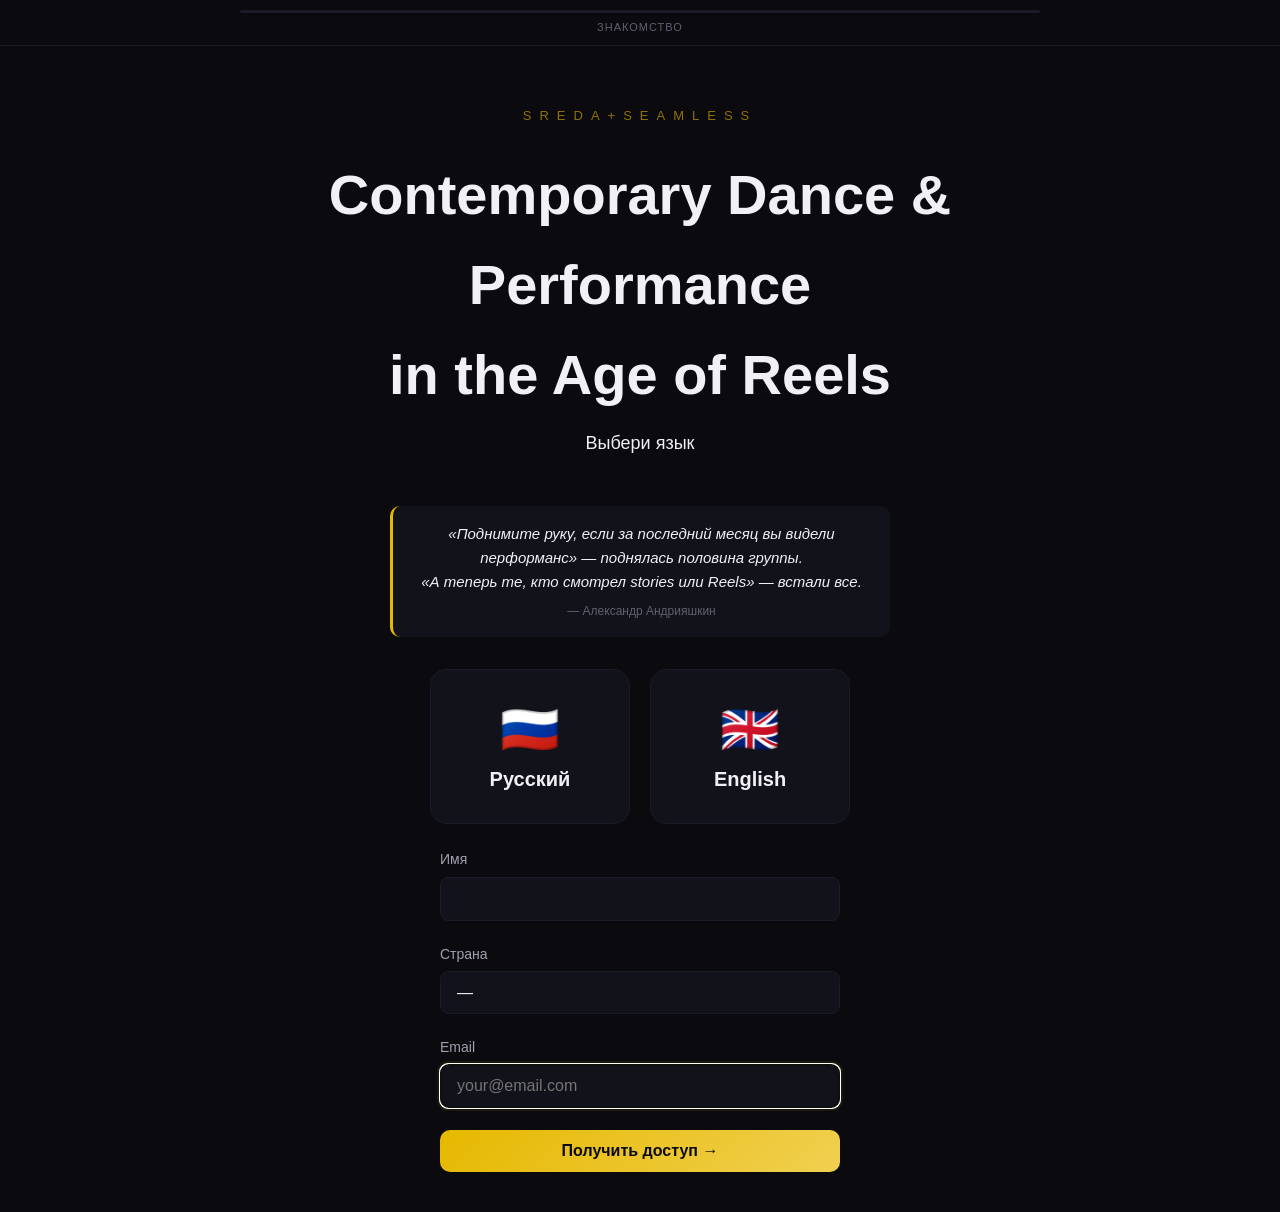
==== versions/v1-multistep/index.html @ eaaa948c "restored correct v1 from backup+full rewrite: Contemporary Dance & Performance in the Age of Reels" ====
<!DOCTYPE html>
<html lang="en">
<head>
<meta charset="UTF-8">
<meta name="viewport" content="width=device-width, initial-scale=1.0">
<title>Contemporary Dance & Performance in the Age of Reels — sreda+seamless</title>
<meta name="description" content="How do ideas become movement, images and expression? A webinar on contemporary dance, artistic research and performance with Alexander Andriyashkin and Vladimir Varnava. July 7 & 15, 2026.">
<meta property="og:title" content="Contemporary Dance & Performance in the Age of Reels">
<meta property="og:description" content="How do ideas become movement, images and expression? Webinar with Andriyashkin and Varnava. Online July 7 & 15.">
<meta property="og:type" content="website">
<link rel="stylesheet" href="assets/css/style.css">
</head>
<body>

<!-- ===== PROGRESS BAR ===== -->
<div class="progress-wrap" id="progress-wrap">
  <div class="progress-bar"><div class="progress-fill" id="progress-fill"></div></div>
  <div class="progress-label" id="progress-label">WELCOME</div>
</div>

<!-- ===== STEP 1: LANGUAGE + NAME + COUNTRY + EMAIL ===== -->
<section id="step-lang" class="step active">
  <div class="container center">
    <div class="logo">sreda+seamless</div>
    <h1 class="glitch" data-text="Contemporary Dance & Performance
in the Age of Reels">Contemporary Dance &amp; Performance<br>in the Age of Reels</h1>
    <p class="subtitle" id="lang-subtitle">How do ideas become movement, images and expression?</p>
    
    <!-- Quote -->
    <div class="quote-block" style="max-width:500px;margin:0 auto 32px;text-align:center;padding:16px 20px;border-left:3px solid var(--accent);background:var(--bg2);border-radius:var(--radius-sm)">
      <p id="lang-quote" style="font-size:15px;font-style:italic;color:var(--text);line-height:1.6">«Поднимите руку, если за последний месяц вы видели перформанс» — поднялась половина группы.<br>«А теперь те, кто смотрел stories или Reels» — встали все.</p>
      <p id="lang-quote-author" style="font-size:12px;color:var(--text3);margin-top:8px">— Александр Андрияшкин</p>
    </div>

    <div class="lang-buttons">
      <button class="lang-btn" data-lang="ru" onclick="setLang('ru')">
        <span class="lang-icon">🇷🇺</span>
        <span class="lang-name">Русский</span>
      </button>
      <button class="lang-btn" data-lang="en" onclick="setLang('en')">
        <span class="lang-icon">🇬🇧</span>
        <span class="lang-name">English</span>
      </button>
    </div>
    <div class="lang-form-block" style="margin-top:24px;max-width:400px;width:100%">
      <div class="form-group">
        <label id="lang-name-label" style="color:var(--text2);font-size:14px;margin-bottom:6px;display:block">Name</label>
        <input type="text" id="lang-name" placeholder="" required style="padding:12px 16px;border:1px solid var(--bg3);border-radius:8px;background:var(--bg2);color:var(--text1);font-size:16px;width:100%">
      </div>
      <div class="form-group">
        <label id="lang-country-label" style="color:var(--text2);font-size:14px;margin-bottom:6px;display:block">Country</label>
        <select id="lang-country" style="padding:12px 40px 12px 16px;border:1px solid var(--bg3);border-radius:8px;background:var(--bg2);color:var(--text1);font-size:16px;width:100%;-webkit-appearance:none;appearance:none">
          <option value="">—</option>
          <option value="AF">Afghanistan</option><option value="AL">Albania</option><option value="DZ">Algeria</option><option value="AD">Andorra</option><option value="AO">Angola</option><option value="AG">Antigua & Barbuda</option><option value="AR">Argentina</option><option value="AM">Armenia</option><option value="AU">Australia</option><option value="AT">Austria</option><option value="AZ">Azerbaijan</option>
          <option value="BS">Bahamas</option><option value="BH">Bahrain</option><option value="BD">Bangladesh</option><option value="BB">Barbados</option><option value="BY">Belarus</option><option value="BE">Belgium</option><option value="BZ">Belize</option><option value="BJ">Benin</option><option value="BT">Bhutan</option><option value="BO">Bolivia</option><option value="BA">Bosnia & Herzegovina</option><option value="BW">Botswana</option><option value="BR">Brazil</option><option value="BN">Brunei</option><option value="BG">Bulgaria</option><option value="BF">Burkina Faso</option><option value="BI">Burundi</option>
          <option value="KH">Cambodia</option><option value="CM">Cameroon</option><option value="CA">Canada</option><option value="CV">Cape Verde</option><option value="CF">Central African Republic</option><option value="TD">Chad</option><option value="CL">Chile</option><option value="CN">China</option><option value="CO">Colombia</option><option value="KM">Comoros</option><option value="CG">Congo</option><option value="CD">Congo (DRC)</option><option value="CR">Costa Rica</option><option value="HR">Croatia</option><option value="CU">Cuba</option><option value="CY">Cyprus</option><option value="CZ">Czech Republic</option>
          <option value="DK">Denmark</option><option value="DJ">Djibouti</option><option value="DM">Dominica</option><option value="DO">Dominican Republic</option>
          <option value="EC">Ecuador</option><option value="EG">Egypt</option><option value="SV">El Salvador</option><option value="GQ">Equatorial Guinea</option><option value="ER">Eritrea</option><option value="EE">Estonia</option><option value="SZ">Eswatini</option><option value="ET">Ethiopia</option>
          <option value="FJ">Fiji</option><option value="FI">Finland</option><option value="FR">France</option>
          <option value="GA">Gabon</option><option value="GM">Gambia</option><option value="GE">Georgia</option><option value="DE">Germany</option><option value="GH">Ghana</option><option value="GR">Greece</option><option value="GD">Grenada</option><option value="GT">Guatemala</option><option value="GN">Guinea</option><option value="GW">Guinea-Bissau</option><option value="GY">Guyana</option>
          <option value="HT">Haiti</option><option value="HN">Honduras</option><option value="HU">Hungary</option>
          <option value="IS">Iceland</option><option value="IN">India</option><option value="ID">Indonesia</option><option value="IR">Iran</option><option value="IQ">Iraq</option><option value="IE">Ireland</option><option value="IL">Israel</option><option value="IT">Italy</option>
          <option value="JM">Jamaica</option><option value="JP">Japan</option><option value="JO">Jordan</option>
          <option value="KZ">Kazakhstan</option><option value="KE">Kenya</option><option value="KI">Kiribati</option><option value="KW">Kuwait</option><option value="KG">Kyrgyzstan</option>
          <option value="LA">Laos</option><option value="LV">Latvia</option><option value="LB">Lebanon</option><option value="LS">Lesotho</option><option value="LR">Liberia</option><option value="LY">Libya</option><option value="LI">Liechtenstein</option><option value="LT">Lithuania</option><option value="LU">Luxembourg</option>
          <option value="MG">Madagascar</option><option value="MW">Malawi</option><option value="MY">Malaysia</option><option value="MV">Maldives</option><option value="ML">Mali</option><option value="MT">Malta</option><option value="MH">Marshall Islands</option><option value="MR">Mauritania</option><option value="MU">Mauritius</option><option value="MX">Mexico</option><option value="FM">Micronesia</option><option value="MD">Moldova</option><option value="MC">Monaco</option><option value="MN">Mongolia</option><option value="ME">Montenegro</option><option value="MA">Morocco</option><option value="MZ">Mozambique</option><option value="MM">Myanmar</option>
          <option value="NA">Namibia</option><option value="NR">Nauru</option><option value="NP">Nepal</option><option value="NL">Netherlands</option><option value="NZ">New Zealand</option><option value="NI">Nicaragua</option><option value="NE">Niger</option><option value="NG">Nigeria</option><option value="KP">North Korea</option><option value="MK">North Macedonia</option><option value="NO">Norway</option>
          <option value="OM">Oman</option>
          <option value="PK">Pakistan</option><option value="PW">Palau</option><option value="PS">Palestine</option><option value="PA">Panama</option><option value="PG">Papua New Guinea</option><option value="PY">Paraguay</option><option value="PE">Peru</option><option value="PH">Philippines</option><option value="PL">Poland</option><option value="PT">Portugal</option>
          <option value="QA">Qatar</option>
          <option value="RO">Romania</option><option value="RU">Russia</option><option value="RW">Rwanda</option>
          <option value="KN">Saint Kitts & Nevis</option><option value="LC">Saint Lucia</option><option value="VC">Saint Vincent & Grenadines</option><option value="WS">Samoa</option><option value="SM">San Marino</option><option value="ST">Sao Tome & Principe</option><option value="SA">Saudi Arabia</option><option value="SN">Senegal</option><option value="RS">Serbia</option><option value="SC">Seychelles</option><option value="SL">Sierra Leone</option><option value="SG">Singapore</option><option value="SK">Slovakia</option><option value="SI">Slovenia</option><option value="SB">Solomon Islands</option><option value="SO">Somalia</option><option value="ZA">South Africa</option><option value="KR">South Korea</option><option value="SS">South Sudan</option><option value="ES">Spain</option><option value="LK">Sri Lanka</option><option value="SD">Sudan</option><option value="SR">Suriname</option><option value="SE">Sweden</option><option value="CH">Switzerland</option><option value="SY">Syria</option>
          <option value="TW">Taiwan</option><option value="TJ">Tajikistan</option><option value="TZ">Tanzania</option><option value="TH">Thailand</option><option value="TL">Timor-Leste</option><option value="TG">Togo</option><option value="TO">Tonga</option><option value="TT">Trinidad & Tobago</option><option value="TN">Tunisia</option><option value="TR">Turkey</option><option value="TM">Turkmenistan</option><option value="TV">Tuvalu</option>
          <option value="UG">Uganda</option><option value="UA">Ukraine</option><option value="AE">United Arab Emirates</option><option value="GB">United Kingdom</option><option value="US">United States</option><option value="UY">Uruguay</option><option value="UZ">Uzbekistan</option>
          <option value="VU">Vanuatu</option><option value="VA">Vatican City</option><option value="VE">Venezuela</option><option value="VN">Vietnam</option>
          <option value="YE">Yemen</option>
          <option value="ZM">Zambia</option><option value="ZW">Zimbabwe</option>
        </select>
      </div>
      <div class="form-group">
        <label id="lang-email-label" style="color:var(--text2);font-size:14px;margin-bottom:6px;display:block">Email</label>
        <input type="email" id="lang-email" placeholder="your@email.com" required style="padding:12px 16px;border:1px solid var(--bg3);border-radius:8px;background:var(--bg2);color:var(--text1);font-size:16px;width:100%">
      </div>
      <button class="btn-primary" onclick="submitForm()" id="btn-email-submit" type="button" style="padding:12px 24px;width:100%;margin-top:8px">Get access →</button>
    </div>
  </div>
</section>

<!-- ===== STEP 2: TEACHERS ===== -->
<section id="step-teachers" class="step">
  <div class="container">
    <div class="step-header">
      <span class="step-num" id="teachers-step">ШАГ 1</span>
      <button class="back-btn" onclick="goBack()">← <span class="back-text" id="back-lang">Language</span></button>
    </div>
    <div class="welcome-block">
      <h2 id="welcome-title">Meet your teachers</h2>
      <p id="welcome-desc">Contemporary Dance & Performance in the Age of Reels<br><span style="font-size:13px;color:var(--text3)">with Alexander Andriyashkin and Vladimir Varnava</span></p>
    </div>
    <div class="teachers-grid">
      <div class="teacher-card">
        <div class="teacher-media-grid">
          <img class="teacher-clip span-2" src="assets/images/andriyashkin_photo_01.jpg" alt="Andriyashkin" loading="lazy">
          <video class="teacher-clip" src="assets/images/andriyashkin_01.mp4" muted loop playsinline preload="metadata" onclick="this.paused?this.play():this.pause()"></video>
          <video class="teacher-clip" src="assets/images/andriyashkin_02.mp4" muted loop playsinline preload="metadata" onclick="this.paused?this.play():this.pause()"></video>
        </div>
        <div class="teacher-name" id="teacher-1-name">Александр Андрияшкин</div>
        <div class="teacher-role" id="teacher-1-role">Хореограф, режиссёр, педагог</div>
        <p class="teacher-bio" id="teacher-1-bio">Лауреат «Золотой Маски» (премия 2017 — спектакль The_Marusya). Шортлист Aerowaves (топ-20 хореографов Европы). Резиденции: Jacob's Pillow (США), Tanzquartier (Вена), SiWiC (Цюрих). Преподавал в 14 странах — от США до Японии.</p>
      </div>
      <div class="teacher-card">
        <div class="teacher-media-grid">
          <img class="teacher-clip span-2" src="assets/images/varnava_photo_01.jpg" alt="Varnava" loading="lazy">
          <video class="teacher-clip" src="assets/images/varnava_01.mp4" muted loop playsinline preload="metadata" onclick="this.paused?this.play():this.pause()"></video>
          <video class="teacher-clip" src="assets/images/varnava_02.mp4" muted loop playsinline preload="metadata" onclick="this.paused?this.play():this.pause()"></video>
        </div>
        <div class="teacher-name" id="teacher-2-name">Владимир Варнава</div>
        <div class="teacher-role" id="teacher-2-role">Танцовщик, хореограф, режиссёр</div>
        <p class="teacher-bio" id="teacher-2-bio">Двукратный лауреат «Золотой Маски» (2011, 2014 — лучшая мужская роль). Лауреат Harlequin (2011). Победитель Context. Diana Vishneva (2013). Постановки в Мариинском театре, Пермском театре оперы и балета, AKHE театре.</p>
      </div>
    </div>

    <div class="teachers-footer">
      <button class="btn-primary btn-large" id="btn-to-survey" onclick="goToStep('step-survey-1')">Get free materials →</button>
    </div>
  </div>
</section>

<!-- ===== STEP 3: SURVEY-1 (3 questions) ===== -->
<section id="step-survey-1" class="step">
  <div class="container">
    <div class="step-header">
      <span class="step-num" id="survey-1-step">ШАГ 2</span>
      <button class="back-btn" onclick="goBack()">← <span class="back-text" id="back-teachers">Teachers</span></button>
    </div>
    
    <div class="survey-carousel" id="survey-q1">
      <p class="survey-progress" id="sq-progress">Question 1 of 3</p>
      <h2 id="sq1-title">When you watch yourself in a video or Reel — what do you feel?</h2>
      <div class="survey-options">
        <button class="survey-option" onclick="answerSurvey(1, 'like')" id="sq1-opt1">I see myself — and I like it</button>
        <button class="survey-option" onclick="answerSurvey(1, 'off')" id="sq1-opt2">Something is off: I look different from how I feel inside</button>
        <button class="survey-option" onclick="answerSurvey(1, 'tense')" id="sq1-opt3">I tense up, freeze, start performing for the camera</button>
        <button class="survey-option" onclick="answerSurvey(1, 'not')" id="sq1-opt4">I haven't watched myself in a while — interesting question</button>
        <button class="survey-option" onclick="showCustomInput(1)" id="sq1-opt5" data-q="1" style="background:var(--bg2);border:1px dashed var(--bg3);border-radius:12px;padding:14px 18px;color:var(--text2);font-size:15px;cursor:pointer;text-align:left;transition:all 0.2s">✏️ <span id="sq1-other">Other: write your own answer</span></button>
      </div>
      <div id="sq1-custom" class="hidden" style="margin-top:12px">
        <input type="text" id="sq1-custom-input" placeholder="" style="padding:12px 16px;border:1px solid var(--bg3);border-radius:8px;background:var(--bg2);color:var(--text1);font-size:16px;width:100%">
        <button class="btn-primary" onclick="submitCustom(1)" style="padding:10px 20px;margin-top:8px" id="sq1-submit-btn">Отправить</button>
      </div>
    </div>
    
    <div class="survey-carousel hidden" id="survey-q2">
      <p class="survey-progress" id="sq-progress-2">Question 2 of 3</p>
      <h2 id="sq2-title">Which of these speaks to you right now?</h2>
      <div class="survey-options">
        <button class="survey-option" onclick="answerSurvey(2, 'space')" id="sq2-opt1">I want to understand how to work with body and space — not just on stage</button>
        <button class="survey-option" onclick="answerSurvey(2, 'digital')" id="sq2-opt2">The connection between movement, presence and how you show up digitally</button>
        <button class="survey-option" onclick="answerSurvey(2, 'express')" id="sq2-opt3">I want to make something of my own — express through my body</button>
        <button class="survey-option" onclick="answerSurvey(2, 'start')" id="sq2-opt4">I'm curious about contemporary dance but don't know where to start</button>
        <button class="survey-option" onclick="showCustomInput(2)" id="sq2-opt5" data-q="2" style="background:var(--bg2);border:1px dashed var(--bg3);border-radius:12px;padding:14px 18px;color:var(--text2);font-size:15px;cursor:pointer;text-align:left;transition:all 0.2s">✏️ <span id="sq2-other">Other: write your own answer</span></button>
      </div>
      <div id="sq2-custom" class="hidden" style="margin-top:12px">
        <input type="text" id="sq2-custom-input" placeholder="" style="padding:12px 16px;border:1px solid var(--bg3);border-radius:8px;background:var(--bg2);color:var(--text1);font-size:16px;width:100%">
        <button class="btn-primary" onclick="submitCustom(2)" style="padding:10px 20px;margin-top:8px" id="sq2-submit-btn">Отправить</button>
      </div>
    </div>
    
    <div class="survey-carousel hidden" id="survey-q3">
      <p class="survey-progress" id="sq-progress-3">Question 3 of 3</p>
      <h2 id="sq3-title">Have you invested money in your growth in the last year?</h2>
      <div class="survey-options">
        <button class="survey-option" onclick="answerSurvey(3, 'regular')" id="sq3-opt1">Yes, I invest regularly — it's normal for me</button>
        <button class="survey-option" onclick="answerSurvey(3, 'once')" id="sq3-opt2">Yes, once or twice — when the topic resonated</button>
        <button class="survey-option" onclick="answerSurvey(3, 'thinking')" id="sq3-opt3">Not yet, but I'm thinking about it</button>
        <button class="survey-option" onclick="answerSurvey(3, 'free')" id="sq3-opt4">No, I prefer free formats</button>
        <button class="survey-option" onclick="showCustomInput(3)" id="sq3-opt5" data-q="3" style="background:var(--bg2);border:1px dashed var(--bg3);border-radius:12px;padding:14px 18px;color:var(--text2);font-size:15px;cursor:pointer;text-align:left;transition:all 0.2s">✏️ <span id="sq3-other">Other: write your own answer</span></button>
      </div>
      <div id="sq3-custom" class="hidden" style="margin-top:12px">
        <input type="text" id="sq3-custom-input" placeholder="" style="padding:12px 16px;border:1px solid var(--bg3);border-radius:8px;background:var(--bg2);color:var(--text1);font-size:16px;width:100%">
        <button class="btn-primary" onclick="submitCustom(3)" style="padding:10px 20px;margin-top:8px" id="sq3-submit-btn">Отправить</button>
      </div>
    </div>
  </div>
</section>

<!-- ===== STEP 4: CONTENT-1 (Theory) ===== -->
<section id="step-content-1" class="step">
  <div class="container">
    <div class="step-header">
      <span class="step-num" id="content-1-step">ШАГ 3</span>
      <button class="back-btn" onclick="goBack()">← <span class="back-text" id="back-survey-1">Questions</span></button>
    </div>
    <h2 class="content-title" id="content-1-title">Here's your first material</h2>
    <p class="content-desc" id="content-1-desc" style="color:var(--text2);margin-bottom:16px">Theory: History of Contemporary Dance</p>
    
    <div class="content-section">
      <div class="video-container" id="video-1-container">
        <div class="video-placeholder" id="v1-placeholder" onclick="playVideo(1)">
          <div class="play-icon">▶</div>
          <span id="v1-label" class="vl">Andriyashkin — 100 Years In 100 Minutes</span>
        </div>
      </div>
      <p class="content-text" id="v1-desc" style="margin-top:12px;color:var(--text2);font-size:14px">A lecture-performance on the history of contemporary dance. From modern to metamodern.</p>
    </div>
    
    <div class="content-footer" style="margin-top:20px">
      <p style="color:var(--text2);font-size:14px;margin-bottom:12px" id="content-1-cta">Want more? Answer 4 more questions →</p>
      <button class="btn-primary btn-large" onclick="goToStep('step-survey-2')" id="btn-to-survey-2">Continue →</button>
    </div>
  </div>
</section>

<!-- ===== STEP 5: SURVEY-2 (3 more questions) ===== -->
<section id="step-survey-2" class="step">
  <div class="container">
    <div class="step-header">
      <span class="step-num" id="survey-2-step">ШАГ 4</span>
      <button class="back-btn" onclick="goBack()">← <span class="back-text" id="back-content-1">Theory</span></button>
    </div>
    
    <div class="survey-carousel" id="survey-q4">
      <p class="survey-progress" id="sq-progress-4">Question 1 of 4</p>
      <h2 id="sq4-title">What do you do?</h2>
      <div class="survey-options">
        <button class="survey-option" onclick="answerSurvey(4, 'body')" id="sq4-opt1">I work with the body: dance, movement, theater, yoga, sports</button>
        <button class="survey-option" onclick="answerSurvey(4, 'visual')" id="sq4-opt2">Visual content: photo, video, design, social media</button>
        <button class="survey-option" onclick="answerSurvey(4, 'help')" id="sq4-opt3">Helping professions: coach, therapist, educator</button>
        <button class="survey-option" onclick="answerSurvey(4, 'own')" id="sq4-opt4">I run something of my own — online or offline</button>
        <button class="survey-option" onclick="showCustomInput(4)" id="sq4-opt5" data-q="4" style="background:var(--bg2);border:1px dashed var(--bg3);border-radius:12px;padding:14px 18px;color:var(--text2);font-size:15px;cursor:pointer;text-align:left;transition:all 0.2s">✏️ <span id="sq4-other">Other: write your own answer</span></button>
      </div>
      <div id="sq4-custom" class="hidden" style="margin-top:12px">
        <input type="text" id="sq4-custom-input" placeholder="" style="padding:12px 16px;border:1px solid var(--bg3);border-radius:8px;background:var(--bg2);color:var(--text1);font-size:16px;width:100%">
        <button class="btn-primary" onclick="submitCustom(4)" style="padding:10px 20px;margin-top:8px" id="sq4-submit-btn">Отправить</button>
      </div>
    </div>
    
    <div class="survey-carousel hidden" id="survey-q5">
      <p class="survey-progress" id="sq-progress-5">Question 2 of 4</p>
      <h2 id="sq5-title">If you were to invest in learning right now — what would it be?</h2>
      <div class="survey-options">
        <button class="survey-option" onclick="answerSurvey(5, 'bodywork')" id="sq5-opt1">Working with body, movement, presence</button>
        <button class="survey-option" onclick="answerSurvey(5, 'content')" id="sq5-opt2">Filming, editing, content for social media</button>
        <button class="survey-option" onclick="answerSurvey(5, 'brand')" id="sq5-opt3">Personal brand and self-positioning</button>
        <button class="survey-option" onclick="answerSurvey(5, 'creative')" id="sq5-opt4">Creative self-expression — finding your voice</button>
        <button class="survey-option" onclick="showCustomInput(5)" id="sq5-opt5" data-q="5" style="background:var(--bg2);border:1px dashed var(--bg3);border-radius:12px;padding:14px 18px;color:var(--text2);font-size:15px;cursor:pointer;text-align:left;transition:all 0.2s">✏️ <span id="sq5-other">Other: write your own answer</span></button>
      </div>
      <div id="sq5-custom" class="hidden" style="margin-top:12px">
        <input type="text" id="sq5-custom-input" placeholder="" style="padding:12px 16px;border:1px solid var(--bg3);border-radius:8px;background:var(--bg2);color:var(--text1);font-size:16px;width:100%">
        <button class="btn-primary" onclick="submitCustom(5)" style="padding:10px 20px;margin-top:8px" id="sq5-submit-btn">Отправить</button>
      </div>
    </div>
    
    <div class="survey-carousel hidden" id="survey-q6">
      <p class="survey-progress" id="sq-progress-6">Question 3 of 4</p>
      <h2 id="sq6-title">How often do you appear on camera — in Reels, stories, videos?</h2>
      <div class="survey-options">
        <button class="survey-option" onclick="answerSurvey(6, 'regular')" id="sq6-opt1">Regularly — it's part of my work or life</button>
        <button class="survey-option" onclick="answerSurvey(6, 'sometimes')" id="sq6-opt2">Sometimes, but without a system</button>
        <button class="survey-option" onclick="answerSurvey(6, 'want')" id="sq6-opt3">I would like to, but something holds me back</button>
        <button class="survey-option" onclick="answerSurvey(6, 'no')" id="sq6-opt4">I don't and don't plan to</button>
        <button class="survey-option" onclick="showCustomInput(6)" id="sq6-opt5" data-q="6" style="background:var(--bg2);border:1px dashed var(--bg3);border-radius:12px;padding:14px 18px;color:var(--text2);font-size:15px;cursor:pointer;text-align:left;transition:all 0.2s">✏️ <span id="sq6-other">Other: write your own answer</span></button>
      </div>
      <div id="sq6-custom" class="hidden" style="margin-top:12px">
        <input type="text" id="sq6-custom-input" placeholder="" style="padding:12px 16px;border:1px solid var(--bg3);border-radius:8px;background:var(--bg2);color:var(--text1);font-size:16px;width:100%">
        <button class="btn-primary" onclick="submitCustom(6)" style="padding:10px 20px;margin-top:8px" id="sq6-submit-btn">Отправить</button>
      </div>
    </div>

    <!-- New question: How often in frame -->
    <div class="survey-carousel hidden" id="survey-q7">
      <p class="survey-progress" id="sq-progress-7">Question 4 of 4</p>
      <h2 id="sq7-title">How often do you appear on camera — in Reels, stories, videos?</h2>
      <div class="survey-options">
        <button class="survey-option" onclick="answerSurvey(7, 'regular')" id="sq7-opt1">Regularly — it's part of my work or life</button>
        <button class="survey-option" onclick="answerSurvey(7, 'sometimes')" id="sq7-opt2">Sometimes, but without a system</button>
        <button class="survey-option" onclick="answerSurvey(7, 'want')" id="sq7-opt3">I would like to, but something holds me back</button>
        <button class="survey-option" onclick="answerSurvey(7, 'no')" id="sq7-opt4">I don't and don't plan to</button>
        <button class="survey-option" onclick="showCustomInput(7)" id="sq7-opt5" data-q="7" style="background:var(--bg2);border:1px dashed var(--bg3);border-radius:12px;padding:14px 18px;color:var(--text2);font-size:15px;cursor:pointer;text-align:left;transition:all 0.2s">✏️ <span id="sq7-other">Other: write your own answer</span></button>
      </div>
      <div id="sq7-custom" class="hidden" style="margin-top:12px">
        <input type="text" id="sq7-custom-input" placeholder="" style="padding:12px 16px;border:1px solid var(--bg3);border-radius:8px;background:var(--bg2);color:var(--text1);font-size:16px;width:100%">
        <button class="btn-primary" onclick="submitCustom(7)" style="padding:10px 20px;margin-top:8px" id="sq7-submit-btn">Отправить</button>
      </div>
    </div>
  </div>
</section>

<!-- ===== STEP 6: CONTENT-2 (Practice + Хочу больше) ===== -->
<section id="step-content-2" class="step">
  <div class="container">
    <div class="step-header">
      <span class="step-num" id="content-2-step">ШАГ 5</span>
      <button class="back-btn" onclick="goBack()">← <span class="back-text" id="back-survey-2">Questions</span></button>
    </div>
    <h2 class="content-title" id="content-2-title">Your free materials are ready</h2>
    <p class="content-desc" id="content-2-desc" style="color:var(--text2);margin-bottom:16px">Practice: Body & Gravity with Varnava</p>
    
    <div class="content-section">
      <div class="video-container" id="video-2-container">
        <div class="video-placeholder" id="v2-placeholder" onclick="playVideo(2)">
          <div class="play-icon">▶</div>
          <span id="v2-label" class="vl">Varnava — Body & Gravity</span>
        </div>
      </div>
      <p class="content-text" id="v2-desc" style="margin-top:12px;color:var(--text2);font-size:14px">A practical session on weight, gravity and presence in movement.</p>
    </div>
    
    <div class="content-footer" style="margin-top:24px;text-align:center">
      <p style="color:var(--text2);font-size:14px;margin-bottom:8px" id="want-more-text">Want to go deeper? Join the full intensive.</p>
      <button class="btn-primary btn-large pulse" onclick="goToStep('step-webinar')" id="btn-want-more" style="background:linear-gradient(135deg,var(--accent),var(--accent2));border:none;font-weight:700">I want more →</button>
    </div>
  </div>
</section>

<!-- ===== STEP 7: WEBINAR + PRICE ===== -->
      <section id="step-webinar" class="step">
  <div class="container">
    <div class="step-header">
      <span class="step-num" id="webinar-step">ШАГ 6</span>
      <button class="back-btn" onclick="goBack()">← <span class="back-text" id="back-content-2">Materials</span></button>
    </div>
    
    <div class="webinar-card">
      <div class="badge" id="badge-webinar">sreda+seamless</div>
      <h2 id="webinar-title">Contemporary Dance & Performance<br>in the Age of Reels</h2>
      <p class="webinar-sub" id="webinar-sub">How do ideas become movement, images and expression?</p>

      <!-- OPENING -->
      <div class="problem-block">
        <p id="problem-text" style="line-height:1.8;font-size:15px">We live in a time when performance is no longer limited to the stage. Today, movement, images and personal stories exist across different spaces — from theatre and galleries to digital platforms. Reels, videos and social media have become part of the language of our time.</p>
        <p style="line-height:1.8;font-size:15px;margin-top:12px;color:var(--text2)">But behind every image there is a deeper question:</p>
        <ul style="list-style:none;padding:0;margin-top:12px">
          <li style="padding:4px 0;font-size:15px;color:var(--text1)">• How does an idea become a form?</li>
          <li style="padding:4px 0;font-size:15px;color:var(--text1)">• How does a feeling become a movement?</li>
          <li style="padding:4px 0;font-size:15px;color:var(--text1)">• How does an internal impulse become something that can be shared with others?</li>
        </ul>
      </div>

      <!-- WHY -->
      <div class="what-block">
        <h3 id="why-title">Why are we exploring this?</h3>
        <p id="why-p1" style="margin-bottom:16px">In contemporary art, creation rarely starts with a ready-made answer. It starts with a question. An observation. A curiosity. A search.</p>
        <p id="why-p2" style="margin-bottom:16px">Artists, dancers and performers develop their work through a process of research — exploring context, body, space and meaning. This is how new forms appear.</p>
        <p id="why-p3">During this webinar we will explore how artistic thinking can help us create ideas and transform them into expression.</p>
      </div>

      <!-- DURING -->
      <div class="what-block">
        <h3 id="during-title">During the webinar we will</h3>
        <ul id="during-list" style="list-style:none;padding:0">
          <li style="padding:6px 0;font-size:15px">explore real questions about creation and expression</li>
          <li style="padding:6px 0;font-size:15px">look at how artistic concepts are built</li>
          <li style="padding:6px 0;font-size:15px">discover tools for developing ideas</li>
          <li style="padding:6px 0;font-size:15px">see how an idea can transform through the body and movement</li>
          <li style="padding:6px 0;font-size:15px">experiment with translating a concept into a visual form</li>
        </ul>
      </div>

      <!-- NOT vs YES -->
      <div class="what-block" style="display:flex;flex-direction:column;gap:20px">
        <div>
          <h4 id="not-title" style="color:var(--danger);margin-bottom:8px;font-size:15px">We won't teach</h4>
          <ul id="not-list" style="list-style:none;padding:0">
            <li style="padding:4px 0;font-size:14px;color:var(--text2)">How to make viral content</li>
            <li style="padding:4px 0;font-size:14px;color:var(--text2)">How to copy successful formats</li>
            <li style="padding:4px 0;font-size:14px;color:var(--text2)">Universal formulas for creativity</li>
          </ul>
        </div>
        <div>
          <h4 id="yes-title" style="color:var(--accent);margin-bottom:8px;font-size:15px">We will explore</h4>
          <ul id="yes-list" style="list-style:none;padding:0">
            <li style="padding:4px 0;font-size:14px">How artists create ideas</li>
            <li style="padding:4px 0;font-size:14px">How concepts become forms</li>
            <li style="padding:4px 0;font-size:14px">How the body becomes a tool of communication</li>
            <li style="padding:4px 0;font-size:14px">How research leads to new possibilities</li>
            <li style="padding:4px 0;font-size:14px">How to create from your own perspective</li>
          </ul>
        </div>
      </div>

      <!-- OUTCOMES -->
      <div class="what-block">
        <h3 id="outcomes-title">You may leave with</h3>
        <ul id="outcomes-list" style="list-style:none;padding:0">
          <li style="padding:8px 0;border-bottom:1px solid var(--bg3)">A new way of looking at creativity</li>
          <li style="padding:8px 0;border-bottom:1px solid var(--bg3)">Tools for developing your own ideas</li>
          <li style="padding:8px 0;border-bottom:1px solid var(--bg3)">A deeper understanding of the connection between concept, body and expression</li>
          <li style="padding:8px 0;border-bottom:1px solid var(--bg3)">A new perspective on performance in the contemporary world</li>
        </ul>
      </div>

      <!-- FOR WHOM -->
      <div class="what-block">
        <h3 id="for-title" style="margin-bottom:8px">For whom</h3>
        <ul style="list-style:none;padding:0;display:flex;flex-wrap:wrap;gap:8px">
          <li style="background:var(--bg2);padding:8px 14px;border-radius:20px;font-size:14px">Dancers & choreographers</li>
          <li style="background:var(--bg2);padding:8px 14px;border-radius:20px;font-size:14px">Performers & artists</li>
          <li style="background:var(--bg2);padding:8px 14px;border-radius:20px;font-size:14px">Movement researchers</li>
          <li style="background:var(--bg2);padding:8px 14px;border-radius:20px;font-size:14px">Content creators</li>
          <li style="background:var(--bg2);padding:8px 14px;border-radius:20px;font-size:14px">Anyone curious about creativity, body and expression</li>
        </ul>
      </div>

      <!-- TRUST inline -->
      <div class="trust-block" style="margin:20px 0">
        <div class="trust-item"><span class="trust-num">$47</span><span class="trust-label" id="trust-price-l">INVESTMENT</span></div>
        <div class="trust-item"><span class="trust-num">15</span><span class="trust-label" id="trust-seats-l">SEATS LEFT</span></div>
        <div class="trust-item"><span class="trust-num">1</span><span class="trust-label" id="trust-days-l">SESSION 2h</span></div>
      </div>

      <!-- FORMAT -->
      <div class="what-block">
        <h3 id="format-title">Format</h3>
        <div class="sessions-grid" style="display:flex;gap:20px;flex-wrap:wrap;margin-bottom:20px">
          <div class="session-card" style="flex:1;min-width:250px;padding:16px 20px;background:var(--bg2);border-radius:var(--radius-sm);border:1px solid var(--bg3)">
            <div style="font-size:13px;font-weight:600;text-transform:uppercase;color:var(--accent);margin-bottom:8px" id="session-ru-label">🇷🇺 Русская сессия</div>
            <p id="webinar-date-ru" style="margin:0;font-size:15px;line-height:1.6">7 июля (вт), 20:00–22:00<br>Бали (WITA/UTC+8) · Москва (MSK) 15:00–17:00<br>Алматы 17:00–19:00 · Берлин (CEST) 14:00–16:00<br>Нью-Йорк (EDT) 08:00–10:00</p>
          </div>
          <div class="session-card" style="flex:1;min-width:250px;padding:16px 20px;background:var(--bg2);border-radius:var(--radius-sm);border:1px solid var(--bg3)">
            <div style="font-size:13px;font-weight:600;text-transform:uppercase;color:var(--accent);margin-bottom:8px" id="session-en-label">🇬🇧 English session</div>
            <p id="webinar-date-en" style="margin:0;font-size:15px;line-height:1.6">July 15 (Wed), 19:00–21:00<br>Bali (UTC+8) · Moscow (MSK) 14:00–16:00<br>Almaty 16:00–18:00 · Berlin (CEST) 13:00–15:00<br>New York (EDT) 07:00–09:00</p>
          </div>
        </div>
        <ul id="format-list">
          <li id="format-1">2-hour session: tools to build your own performance</li>
          <li id="format-2">Live Q&A session</li>
          <!-- format-3 removed -->
          <li id="format-4">Recording available after</li>
        </ul>
      </div>

      <!-- FAQ -->
      <div class="faq-block">
        <div class="faq-item">
          <button class="faq-q"><span id="faq-q1">Do I need dance experience?</span><span class="faq-arrow">▾</span></button>
          <div class="faq-a"><p id="faq-a1">Any level. The intensive is designed for both beginners and practicing dancers, performers, and movement researchers.</p></div>
        </div>
        <div class="faq-item">
          <button class="faq-q"><span id="faq-q2">Will there be a recording?</span><span class="faq-arrow">▾</span></button>
          <div class="faq-a"><p id="faq-a2">Yes. All participants receive the recording.</p></div>
        </div>
        <div class="faq-item">
          <button class="faq-q"><span id="faq-q3">How does it work online?</span><span class="faq-arrow">▾</span></button>
          <div class="faq-a"><p id="faq-a3">You'll receive a private Zoom link after purchase.</p></div>
        </div>
      </div>

      <!-- Timer -->
      <div class="timer-block">
        <p id="timer-label">Special price valid until:</p>
        <div class="timer" id="timer">
          <span class="timer-unit"><span id="timer-days">0</span><span id="timer-days-l">d</span></span>
          <span class="timer-unit"><span id="timer-hours">00</span>h</span>
          <span class="timer-sep">:</span>
          <span class="timer-unit"><span id="timer-mins">00</span>m</span>
          <span class="timer-sep">:</span>
          <span class="timer-unit"><span id="timer-secs">00</span>s</span>
        </div>
      </div>

      <!-- PRICE -->
      <div class="price-block">
        <span class="price-old" id="price-old">$97</span>
        <span class="price-current" id="price-current">$47</span>
        <span class="price-info" id="price-info">Current price — $47. After Early Bird — $97</span>
      </div>
      
      <a href="#" target="_blank" class="btn-primary btn-large pulse" id="btn-buy">Buy ticket — $47</a>
      

    </div>
  </div>
</section>

<script src="assets/js/main.js"></script>
</body>
</html>
---- versions/v1-multistep/assets/css/style.css ----
/* ===== SEAMLESS WEBINAR — STYLE v2 ===== */
:root {
  --bg: #0a0a0f;
  --bg2: #12121a;
  --bg3: #1a1a28;
  --accent: #e6b800;
  --accent2: #f0d050;
  --text: #f0f0f5;
  --text2: #a0a0b0;
  --text3: #606070;
  --danger: #e85a5a;
  --radius: 16px;
  --radius-sm: 10px;
  --shadow: 0 8px 32px rgba(0,0,0,0.4);
  --transition: 0.4s cubic-bezier(0.22, 1, 0.36, 1);
}
* { margin: 0; padding: 0; box-sizing: border-box; }

body {
  font-family: -apple-system, BlinkMacSystemFont, 'Segoe UI', Helvetica, Arial, sans-serif;
  background: var(--bg);
  color: var(--text);
  line-height: 1.6;
  overflow-x: hidden;
}

/* ===== PROGRESS BAR ===== */
.progress-wrap { position: sticky; top:0; z-index: 100; background: var(--bg); padding: 10px 20px 8px; border-bottom: 1px solid var(--bg3); }
.progress-bar { height: 3px; background: var(--bg3); border-radius: 2px; overflow: hidden; max-width: 800px; margin: 0 auto 6px; }
.progress-fill { height: 100%; width: 0%; background: linear-gradient(90deg, var(--accent), var(--accent2)); transition: width 0.5s ease; border-radius: 2px; }
.progress-label { text-align: center; font-size: 11px; letter-spacing: 1px; text-transform: uppercase; color: var(--text3); }

/* ===== SECTIONS ===== */
.step {
  display: none;
  min-height: 100vh;
  padding: 60px 20px 40px;
  animation: fadeIn 0.5s ease;
}
.step.active { display: flex; }
@keyframes fadeIn { from { opacity: 0; transform: translateY(24px); } to { opacity: 1; transform: translateY(0); } }

.container {
  max-width: 800px;
  margin: 0 auto;
  width: 100%;
}
.center {
  display: flex;
  flex-direction: column;
  align-items: center;
  justify-content: center;
  min-height: 100vh;
}

/* ===== LOGO ===== */
.logo {
  font-size: 13px;
  letter-spacing: 8px;
  text-transform: uppercase;
  color: var(--accent);
  margin-bottom: 24px;
  opacity: 0.6;
}

/* ===== LANGUAGE SELECTION ===== */
.glitch {
  font-size: clamp(28px, 7vw, 56px);
  font-weight: 800;
  text-align: center;
  margin-bottom: 10px;
}
.subtitle {
  color: var(--text);
  font-size: 18px;
  margin-bottom: 48px;
}
.lang-buttons {
  display: flex;
  gap: 20px;
  flex-wrap: wrap;
  justify-content: center;
}
.lang-btn {
  background: var(--bg2);
  border: 1px solid var(--bg3);
  border-radius: var(--radius);
  padding: 32px 48px;
  cursor: pointer;
  transition: var(--transition);
  text-align: center;
  min-width: 200px;
}
.lang-btn:hover {
  border-color: var(--accent);
  transform: translateY(-4px);
  box-shadow: 0 12px 40px rgba(230, 184, 0, 0.12);
}
.lang-icon { font-size: 48px; display: block; margin-bottom: 10px; }
.lang-name { font-size: 20px; font-weight: 600; color: var(--text); }

/* ===== STEP HEADER ===== */
.step-header {
  display: flex;
  justify-content: space-between;
  align-items: center;
  margin-bottom: 32px;
}
.step-num {
  color: var(--text3);
  font-size: 12px;
  letter-spacing: 2px;
  text-transform: uppercase;
}
.back-btn {
  background: none;
  border: none;
  color: var(--text2);
  cursor: pointer;
  font-size: 14px;
  transition: var(--transition);
}
.back-btn:hover { color: var(--accent); }

h2 {
  font-size: clamp(22px, 4vw, 34px);
  font-weight: 700;
  margin-bottom: 12px;
}

/* ===== SURVEY FORM ===== */
.survey-desc { color: var(--text2); margin-bottom: 28px; }
.form-group { margin-bottom: 22px; }

.form-group > label {
  display: block;
  font-size: 15px;
  color: var(--text);
  margin-bottom: 8px;
  font-weight: 500;
}
.form-group input[type="text"],
.form-group select {
  width: 100%;
  padding: 14px 18px;
  background: var(--bg2);
  border: 1px solid var(--bg3);
  border-radius: var(--radius-sm);
  color: var(--text);
  font-size: 16px;
  transition: var(--transition);
  outline: none;
  -webkit-appearance: none;
}
.form-group input:focus,
.form-group select:focus {
  border-color: var(--accent);
  box-shadow: 0 0 0 3px rgba(230, 184, 0, 0.08);
}

/* Radio & Checkbox */
.radio-group, .checkbox-group {
  display: flex;
  flex-direction: column;
  gap: 8px;
}
.radio-label, .check-label {
  display: flex;
  align-items: center;
  gap: 10px;
  padding: 10px 14px;
  background: var(--bg2);
  border: 1px solid var(--bg3);
  border-radius: 8px;
  cursor: pointer;
  transition: var(--transition);
  font-size: 15px;
  color: var(--text2);
}
.radio-label:hover, .check-label:hover {
  border-color: var(--accent);
  background: rgba(230,184,0,0.04);
}
.radio-label input, .check-label input { accent-color: var(--accent); width: 18px; height: 18px; }

/* Contact row */
.contact-row {
  display: flex;
  gap: 10px;
}
.contact-select { width: 140px !important; flex-shrink: 0; }

/* Privacy */
.privacy-label {
  display: flex;
  align-items: flex-start;
  gap: 10px;
  font-size: 12px;
  color: var(--text3);
  margin-top: -10px;
  line-height: 1.4;
}
.privacy-label input { margin-top: 2px; accent-color: var(--accent); }

/* ===== BUTTONS ===== */
.btn-primary {
  background: linear-gradient(135deg, var(--accent), var(--accent2));
  color: #0a0a0f;
  border: none;
  border-radius: var(--radius-sm);
  padding: 16px 32px;
  font-size: 16px;
  font-weight: 700;
  cursor: pointer;
  transition: var(--transition);
  width: 100%;
  display: block;
  text-align: center;
  text-decoration: none;
  margin-top: 16px;
}
.btn-primary:hover {
  transform: translateY(-2px);
  box-shadow: 0 8px 24px rgba(230, 184, 0, 0.25);
}
.btn-primary:disabled {
  opacity: 0.4;
  cursor: not-allowed;
  transform: none;
}
.btn-gold { background: linear-gradient(135deg, var(--accent), var(--accent2)); }
.btn-large { padding: 20px 40px; font-size: 18px; margin-top: 20px; }
.pulse { animation: pulse 2s infinite; }
@keyframes pulse { 0%,100% { box-shadow: 0 0 0 0 rgba(230, 184, 0, 0.4); } 50% { box-shadow: 0 0 0 20px rgba(230, 184, 0, 0); } }

.hidden { display: none !important; }

/* ===== SUCCESS ===== */
.success-icon {
  width: 72px; height: 72px;
  background: var(--accent);
  border-radius: 50%;
  display: flex; align-items: center; justify-content: center;
  font-size: 32px; color: var(--bg);
  margin: 32px auto 16px;
  animation: scaleIn 0.5s ease;
}
@keyframes scaleIn { from { transform: scale(0); } to { transform: scale(1); } }

/* ===== VIDEO ===== */
.video-block { margin: 32px 0; }
.video-block-title {
  font-size: 18px;
  margin-bottom: 12px;
  color: var(--text);
}
.video-container {
  background: var(--bg2);
  border-radius: var(--radius);
  overflow: hidden;
  aspect-ratio: 16/9;
  border: 1px solid var(--bg3);
}
.video-placeholder {
  width: 100%; height: 100%;
  display: flex;
  flex-direction: column;
  align-items: center;
  justify-content: center;
  cursor: pointer;
  transition: var(--transition);
  background: linear-gradient(135deg, var(--bg3), #1e1e30);
}
.video-placeholder:hover { background: rgba(230,184,0,0.08); }
.play-icon {
  width: 60px; height: 60px;
  border-radius: 50%;
  background: var(--accent);
  display: flex; align-items: center; justify-content: center;
  font-size: 24px; color: var(--bg);
  margin-bottom: 12px;
}
.vl { color: var(--text2); font-size: 14px; }
.video-desc { color: var(--text2); font-size: 14px; margin-top: 10px; }
.video-desc a { color: var(--accent); }

/* Experts */
.experts-block {
  margin: 40px 0;
  padding: 24px;
  background: var(--bg2);
  border-radius: var(--radius);
  border: 1px solid var(--bg3);
}
.experts-block h3 { margin-bottom: 20px; font-size: 20px; }
.expert-card {
  margin-bottom: 20px;
  padding-bottom: 20px;
  border-bottom: 1px solid var(--bg3);
}
.expert-card:last-child { border: none; margin: 0; padding: 0; }
.expert-name {
  font-size: 17px;
  font-weight: 600;
  color: var(--accent);
  margin-bottom: 6px;
}
.expert-card p { color: var(--text2); font-size: 14px; line-height: 1.7; }

/* ===== TRUST BLOCK ===== */
.trust-block {
  display: grid;
  grid-template-columns: 1fr 1fr 1fr;
  gap: 12px;
  margin: 24px 0;
  padding: 20px;
  background: var(--bg2);
  border-radius: var(--radius);
  border: 1px solid var(--bg3);
  text-align: center;
}
.trust-item { }
.trust-num { font-size: 24px; font-weight: 800; color: var(--accent); display: block; }
.trust-label { font-size: 11px; color: var(--text3); text-transform: uppercase; letter-spacing: 1px; margin-top: 2px; }

/* ===== SESSION TIMETABLE ===== */
.sessions-grid {
  display: flex;
  gap: 20px;
  flex-wrap: wrap;
  margin-bottom: 20px;
}
.session-card {
  flex: 1;
  min-width: 260px;
  padding: 20px 24px;
  background: var(--bg2);
  border-radius: var(--radius-sm);
  border: 1px solid var(--bg3);
  transition: var(--transition);
}
.session-card:hover {
  border-color: var(--accent);
  box-shadow: 0 4px 20px rgba(230,184,0,0.1);
}
.session-label {
  font-size: 12px;
  font-weight: 700;
  text-transform: uppercase;
  letter-spacing: 1.5px;
  color: var(--accent);
  margin-bottom: 12px;
}
.session-date {
  font-size: 20px;
  font-weight: 700;
  color: var(--text);
  line-height: 1.3;
  margin-bottom: 12px;
}
.session-time-block {
  display: flex;
  flex-direction: column;
  gap: 6px;
}
.session-tz-row {
  display: flex;
  justify-content: space-between;
  align-items: baseline;
  font-size: 14px;
  line-height: 1.6;
  padding: 2px 0;
}
.session-tz-name {
  color: var(--text2);
  font-size: 13px;
}
.session-tz-time {
  color: var(--text);
  font-weight: 600;
  font-size: 15px;
}
.session-tz-row + .session-tz-row {
  border-top: 1px solid rgba(255,255,255,0.06);
  padding-top: 6px;
}

/* ===== BLOCK STYLING ===== */
.what-block,
.outcomes-block,
.faq-block {
  margin: 40px 0;
  padding: 28px 24px;
  background: var(--bg2);
  border-radius: var(--radius-sm);
  border: 1px solid var(--bg3);
}
.what-block h3,
.outcomes-block h3 {
  margin-top: 0;
  margin-bottom: 20px;
  font-size: 22px;
  color: var(--accent);
}
.what-block ul,
.outcomes-block ul {
  margin: 0;
  padding: 0 0 0 20px;
}
.what-block ul li,
.outcomes-block ul li {
  margin-bottom: 10px;
  line-height: 1.5;
  color: var(--text);
}
.what-block ul li:last-child { margin-bottom: 0; }

.outcomes-block {
  background: linear-gradient(135deg, var(--bg2) 0%, rgba(230,184,0,0.04) 100%);
  border-color: rgba(230,184,0,0.15);
}

/* ===== FAQ ===== */
.faq-block { margin: 32px 0; }
.faq-item {
  border: 1px solid var(--bg3);
  border-radius: var(--radius-sm);
  margin-bottom: 8px;
  overflow: hidden;
  transition: var(--transition);
}
.faq-q {
  width: 100%;
  background: var(--bg2);
  border: none;
  color: var(--text);
  font-size: 15px;
  font-weight: 500;
  padding: 16px 18px;
  text-align: left;
  cursor: pointer;
  display: flex;
  justify-content: space-between;
  align-items: center;
  gap: 10px;
  transition: var(--transition);
}
.faq-q:hover { background: rgba(230,184,0,0.04); }
.faq-arrow { font-size: 12px; color: var(--text3); transition: transform .3s; flex-shrink: 0; }
.faq-item.open .faq-arrow { transform: rotate(180deg); }
.faq-a {
  max-height: 0;
  overflow: hidden;
  transition: max-height .3s ease, padding .3s ease;
}
.faq-item.open .faq-a {
  max-height: 120px;
  padding: 0 18px 16px;
}
.faq-a p { font-size: 14px; color: var(--text2); line-height: 1.5; }

/* ===== TIMER ===== */
.timer-block {
  text-align: center;
  margin: 24px 0;
  padding: 20px;
  background: rgba(230,184,0,0.06);
  border-radius: var(--radius-sm);
  border: 1px solid rgba(230,184,0,0.15);
}
.timer-block p { font-size: 13px; color: var(--text2); margin-bottom: 8px; }
.timer { font-size: 36px; font-weight: 800; color: var(--accent); }
.timer-unit { display: inline-block; min-width: 60px; }
.timer-sep { color: var(--text3); margin: 0 4px; }

/* ===== WEBINAR CARD ===== */
.webinar-card {
  background: var(--bg2);
  border: 1px solid var(--bg3);
  border-radius: var(--radius);
  padding: 40px;
}
.badge {
  display: inline-block;
  background: var(--accent);
  color: var(--bg);
  font-size: 11px; font-weight: 700;
  letter-spacing: 2px; text-transform: uppercase;
  padding: 6px 16px; border-radius: 20px;
  margin-bottom: 16px;
}
.webinar-sub { color: var(--text2); font-size: 17px; margin-bottom: 20px; }

.what-block { margin: 24px 0; }
.what-block h3 { font-size: 11px; text-transform: uppercase; letter-spacing: 2.5px; color: var(--accent); margin-bottom: 16px; }
.what-block ul { list-style: none; }
.what-block li {
  padding: 8px 0 8px 24px;
  position: relative;
  color: var(--text2);
  font-size: 15px;
}
}

.problem-block + .what-block { border-top: none; }

.price-block {
  text-align: center;
  margin: 28px 0;
}
.price-old {
  text-decoration: line-through;
  color: var(--text3);
  font-size: 20px;
  margin-right: 16px;
}
.price-current {
  font-size: 40px;
  font-weight: 800;
  color: var(--accent);
}
.price-info {
  display: block;
  color: var(--text2);
  font-size: 14px;
  margin-top: 6px;
}

.register-form {
  display: flex;
  flex-direction: column;
  gap: 12px;
  margin-top: 16px;
}
.register-form input {
  padding: 14px 18px;
  background: var(--bg);
  border: 1px solid var(--bg3);
  border-radius: var(--radius-sm);
  color: var(--text);
  font-size: 15px;
  outline: none;
  transition: var(--transition);
}
.register-form input:focus { border-color: var(--accent); }
.small-text { text-align: center; color: var(--text3); font-size: 13px; margin-top: 16px; margin-bottom: 20px; }

/* ===== RESPONSIVE ===== */
@media (max-width: 600px) {
  .lang-btn { min-width: 140px; padding: 24px 20px; }
  .contact-row { flex-direction: column; }
  .contact-select { width: 100% !important; }
  .webinar-card { padding: 24px; }
  .timer { font-size: 28px; }
  .price-current { font-size: 32px; }
  .trust-block { grid-template-columns: 1fr 1fr; gap: 10px; }
}

/* ===== SELECT ARROW ===== */
select {
  background-image: url("data:image/svg+xml,%3Csvg xmlns='http://www.w3.org/2000/svg' width='12' height='8' viewBox='0 0 12 8'%3E%3Cpath fill='%23a0a0b0' d='M1 1l5 5 5-5'/%3E%3C/svg%3E");
  background-repeat: no-repeat;
  background-position: right 16px center;
  padding-right: 40px !important;
}

.webinar-date {
  text-align: center;
  color: var(--accent);
  font-size: 16px;
  font-weight: 600;
  margin: 16px 0;
  padding: 12px;
  background: rgba(230,184,0,0.06);
  border-radius: 8px;
  border: 1px solid rgba(230,184,0,0.12);
}

/* ===== WELCOME BLOCK ===== */
.welcome-block {
  text-align: center;
  margin-bottom: 28px;
}
.welcome-block h2 {
  font-size: 26px;
  margin-bottom: 12px;
}
.welcome-block .welcome-free {
  color: var(--accent);
  font-size: 15px;
  margin-top: 12px;
  font-weight: 500;
}
.welcome-cta {
  color: var(--muted);
  font-size: 14px;
  margin-bottom: 16px;
}

/* ===== TEACHERS ===== */
.teachers-grid {
  display: grid;
  grid-template-columns: 1fr;
  gap: 24px;
  margin-bottom: 32px;
  max-width: 500px;
  margin-left: auto;
  margin-right: auto;
}
.teacher-card {
  background: var(--card);
  border: 1px solid var(--border);
  border-radius: 16px;
  padding: 20px;
}
.teacher-media-grid {
  display: grid;
  grid-template-columns: 1fr 1fr;
  gap: 8px;
  margin-bottom: 16px;
}
.teacher-media-grid .span-2 { grid-column: span 2; }
.teacher-clip {
  width: 100%;
  aspect-ratio: 16/9;
  object-fit: cover;
  object-position: center 30%;
  border-radius: 10px;
  cursor: pointer;
  background: #111;
  display: block;
  transition: transform .3s;
}
.teacher-clip:hover { transform: scale(1.03); }
.teacher-name {
  font-size: 18px;
  font-weight: 700;
  color: #fff;
  margin-bottom: 2px;
}
.teacher-role {
  font-size: 12px;
  color: var(--accent);
  margin-bottom: 10px;
  font-weight: 500;
}
.teacher-bio {
  font-size: 13px;
  line-height: 1.6;
  color: var(--text);
  margin-bottom: 6px;
}
.teachers-footer {
  text-align: center;
  padding: 16px 0;
}

/* ===== NEW CONTENT STEP ===== */
.content-desc {
  text-align: center;
  color: var(--muted);
  font-size: 14px;
  margin-bottom: 28px;
}
.content-section { margin-bottom: 28px; }
.content-subtitle {
  font-size: 18px;
  margin-bottom: 12px;
  color: #fff;
}
.content-text {
  font-size: 14px;
  line-height: 1.6;
  color: var(--text);
  margin-top: 12px;
}
.content-footer {
  text-align: center;
  padding: 24px 0;
  margin-top: 20px;
  border-top: 1px solid var(--border);
}

/* Survey carousel */
.survey-carousel {
  max-width: 600px;
  margin: 0 auto;
  text-align: center;
  padding: 20px 0;
}
.survey-progress {
  color: var(--accent);
  font-size: 13px;
  font-weight: 600;
  text-transform: uppercase;
  letter-spacing: 1px;
  margin-bottom: 12px;
}
.survey-carousel h2 {
  font-size: 20px;
  line-height: 1.4;
  margin-bottom: 20px;
}
.survey-options {
  display: flex;
  flex-direction: column;
  gap: 10px;
  max-width: 480px;
  margin: 0 auto;
}
.survey-option {
  background: var(--bg2);
  border: 1px solid var(--bg3);
  border-radius: 12px;
  padding: 14px 18px;
  color: var(--text1);
  font-size: 15px;
  cursor: pointer;
  transition: all 0.2s;
  text-align: left;
  line-height: 1.3;
}
.survey-option:hover {
  border-color: var(--accent);
  background: var(--bg3);
  transform: translateX(4px);
}
.survey-option:active {
  transform: scale(0.98);
}

/* Lang email block */
.lang-email-block {
  animation: fadeIn 0.6s ease 0.3s both;
}
.lang-email-row input:focus {
  outline: none;
  border-color: var(--accent);
  box-shadow: 0 0 0 2px rgba(255,107,53,0.2);
}

/* Problem block */
.problem-block {
  border-left: 3px solid var(--danger);
  padding: 16px 20px;
  margin: 24px 0;
}
.problem-block h3 { font-size: 11px; text-transform: uppercase; letter-spacing: 2.5px; color: var(--danger); margin-bottom: 12px; }
.problem-block p { line-height: 1.7; color: var(--text); font-size: 15px; }

/* Webinar for-list tags */
#for-list li {
  transition: all 0.2s;
}
#for-list li:hover {
  background: var(--bg3);
  transform: translateY(-1px);
}
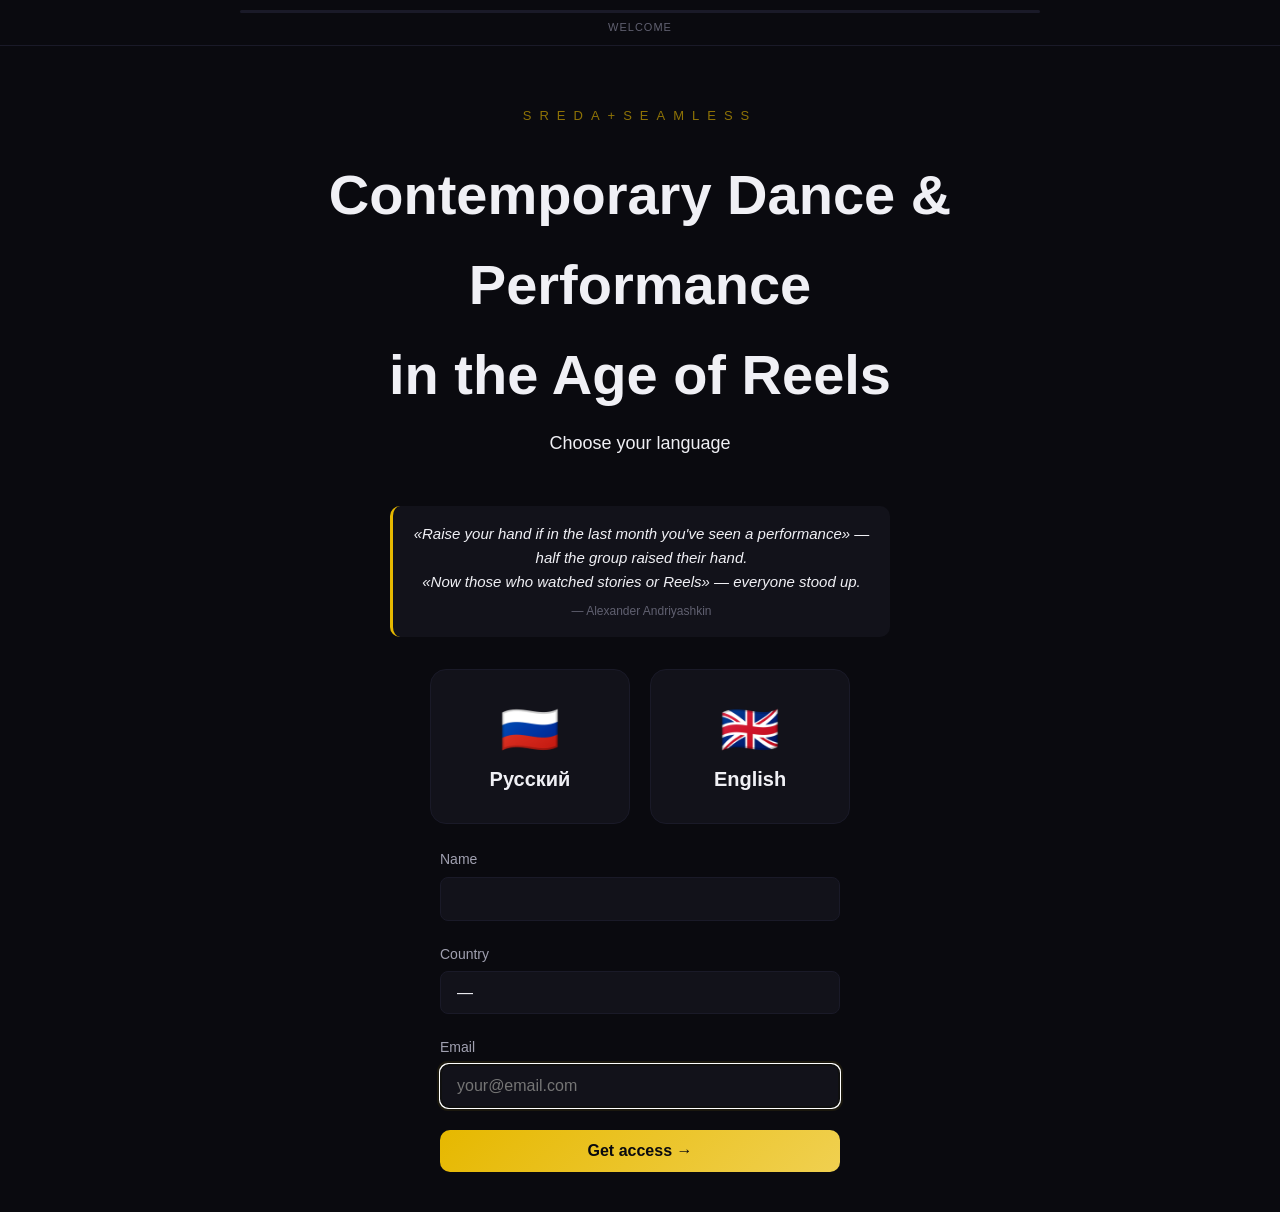
==== commit e8e72569: "fix language switch: add IDs to Step 6, update lang object, EN default" ====
--- a/versions/v1-multistep/index.html
+++ b/versions/v1-multistep/index.html
@@ -328,6 +328,7 @@
 
       <!-- OPENING -->
       <div class="problem-block">
+        <h3 id="problem-title" style="display:none"></h3>
         <p id="problem-text" style="line-height:1.8;font-size:15px">We live in a time when performance is no longer limited to the stage. Today, movement, images and personal stories exist across different spaces — from theatre and galleries to digital platforms. Reels, videos and social media have become part of the language of our time.</p>
         <p style="line-height:1.8;font-size:15px;margin-top:12px;color:var(--text2)">But behind every image there is a deeper question:</p>
         <ul style="list-style:none;padding:0;margin-top:12px">
@@ -347,13 +348,13 @@
 
       <!-- DURING -->
       <div class="what-block">
-        <h3 id="during-title">During the webinar we will</h3>
-        <ul id="during-list" style="list-style:none;padding:0">
-          <li style="padding:6px 0;font-size:15px">explore real questions about creation and expression</li>
-          <li style="padding:6px 0;font-size:15px">look at how artistic concepts are built</li>
-          <li style="padding:6px 0;font-size:15px">discover tools for developing ideas</li>
-          <li style="padding:6px 0;font-size:15px">see how an idea can transform through the body and movement</li>
-          <li style="padding:6px 0;font-size:15px">experiment with translating a concept into a visual form</li>
+        <h3 id="research-title">During the webinar we will</h3>
+        <ul id="research-list" style="list-style:none;padding:0">
+          <li id="research-1" style="padding:6px 0;font-size:15px">explore real questions about creation and expression</li>
+          <li id="research-2" style="padding:6px 0;font-size:15px">look at how artistic concepts are built</li>
+          <li id="research-3" style="padding:6px 0;font-size:15px">discover tools for developing ideas</li>
+          <li id="research-4" style="padding:6px 0;font-size:15px">see how an idea can transform through the body and movement</li>
+          <li id="research-5" style="padding:6px 0;font-size:15px">experiment with translating a concept into a visual form</li>
         </ul>
       </div>
 
@@ -362,19 +363,19 @@
         <div>
           <h4 id="not-title" style="color:var(--danger);margin-bottom:8px;font-size:15px">We won't teach</h4>
           <ul id="not-list" style="list-style:none;padding:0">
-            <li style="padding:4px 0;font-size:14px;color:var(--text2)">How to make viral content</li>
-            <li style="padding:4px 0;font-size:14px;color:var(--text2)">How to copy successful formats</li>
-            <li style="padding:4px 0;font-size:14px;color:var(--text2)">Universal formulas for creativity</li>
+            <li id="not-1" style="padding:4px 0;font-size:14px;color:var(--text2)">How to make viral content</li>
+            <li id="not-2" style="padding:4px 0;font-size:14px;color:var(--text2)">How to copy successful formats</li>
+            <li id="not-3" style="padding:4px 0;font-size:14px;color:var(--text2)">Universal formulas for creativity</li>
           </ul>
         </div>
         <div>
           <h4 id="yes-title" style="color:var(--accent);margin-bottom:8px;font-size:15px">We will explore</h4>
           <ul id="yes-list" style="list-style:none;padding:0">
-            <li style="padding:4px 0;font-size:14px">How artists create ideas</li>
-            <li style="padding:4px 0;font-size:14px">How concepts become forms</li>
-            <li style="padding:4px 0;font-size:14px">How the body becomes a tool of communication</li>
-            <li style="padding:4px 0;font-size:14px">How research leads to new possibilities</li>
-            <li style="padding:4px 0;font-size:14px">How to create from your own perspective</li>
+            <li id="yes-1" style="padding:4px 0;font-size:14px">How artists create ideas</li>
+            <li id="yes-2" style="padding:4px 0;font-size:14px">How concepts become forms</li>
+            <li id="yes-3" style="padding:4px 0;font-size:14px">How the body becomes a tool of communication</li>
+            <li id="yes-4" style="padding:4px 0;font-size:14px">How research leads to new possibilities</li>
+            <li id="yes-5" style="padding:4px 0;font-size:14px">How to create from your own perspective</li>
           </ul>
         </div>
       </div>
@@ -383,10 +384,10 @@
       <div class="what-block">
         <h3 id="outcomes-title">You may leave with</h3>
         <ul id="outcomes-list" style="list-style:none;padding:0">
-          <li style="padding:8px 0;border-bottom:1px solid var(--bg3)">A new way of looking at creativity</li>
-          <li style="padding:8px 0;border-bottom:1px solid var(--bg3)">Tools for developing your own ideas</li>
-          <li style="padding:8px 0;border-bottom:1px solid var(--bg3)">A deeper understanding of the connection between concept, body and expression</li>
-          <li style="padding:8px 0;border-bottom:1px solid var(--bg3)">A new perspective on performance in the contemporary world</li>
+          <li id="outcome-1" style="padding:8px 0;border-bottom:1px solid var(--bg3)">A new way of looking at creativity</li>
+          <li id="outcome-2" style="padding:8px 0;border-bottom:1px solid var(--bg3)">Tools for developing your own ideas</li>
+          <li id="outcome-3" style="padding:8px 0;border-bottom:1px solid var(--bg3)">A deeper understanding of the connection between concept, body and expression</li>
+          <li id="outcome-4" style="padding:8px 0;border-bottom:1px solid var(--bg3)">A new perspective on performance in the contemporary world</li>
         </ul>
       </div>
 
@@ -394,11 +395,11 @@
       <div class="what-block">
         <h3 id="for-title" style="margin-bottom:8px">For whom</h3>
         <ul style="list-style:none;padding:0;display:flex;flex-wrap:wrap;gap:8px">
-          <li style="background:var(--bg2);padding:8px 14px;border-radius:20px;font-size:14px">Dancers & choreographers</li>
-          <li style="background:var(--bg2);padding:8px 14px;border-radius:20px;font-size:14px">Performers & artists</li>
-          <li style="background:var(--bg2);padding:8px 14px;border-radius:20px;font-size:14px">Movement researchers</li>
-          <li style="background:var(--bg2);padding:8px 14px;border-radius:20px;font-size:14px">Content creators</li>
-          <li style="background:var(--bg2);padding:8px 14px;border-radius:20px;font-size:14px">Anyone curious about creativity, body and expression</li>
+          <li id="for-1" style="background:var(--bg2);padding:8px 14px;border-radius:20px;font-size:14px">Dancers & choreographers</li>
+          <li id="for-2" style="background:var(--bg2);padding:8px 14px;border-radius:20px;font-size:14px">Performers & artists</li>
+          <li id="for-3" style="background:var(--bg2);padding:8px 14px;border-radius:20px;font-size:14px">Movement researchers</li>
+          <li id="for-4" style="background:var(--bg2);padding:8px 14px;border-radius:20px;font-size:14px">Content creators</li>
+          <li id="for-5" style="background:var(--bg2);padding:8px 14px;border-radius:20px;font-size:14px">Anyone curious about creativity, body and expression</li>
         </ul>
       </div>
 
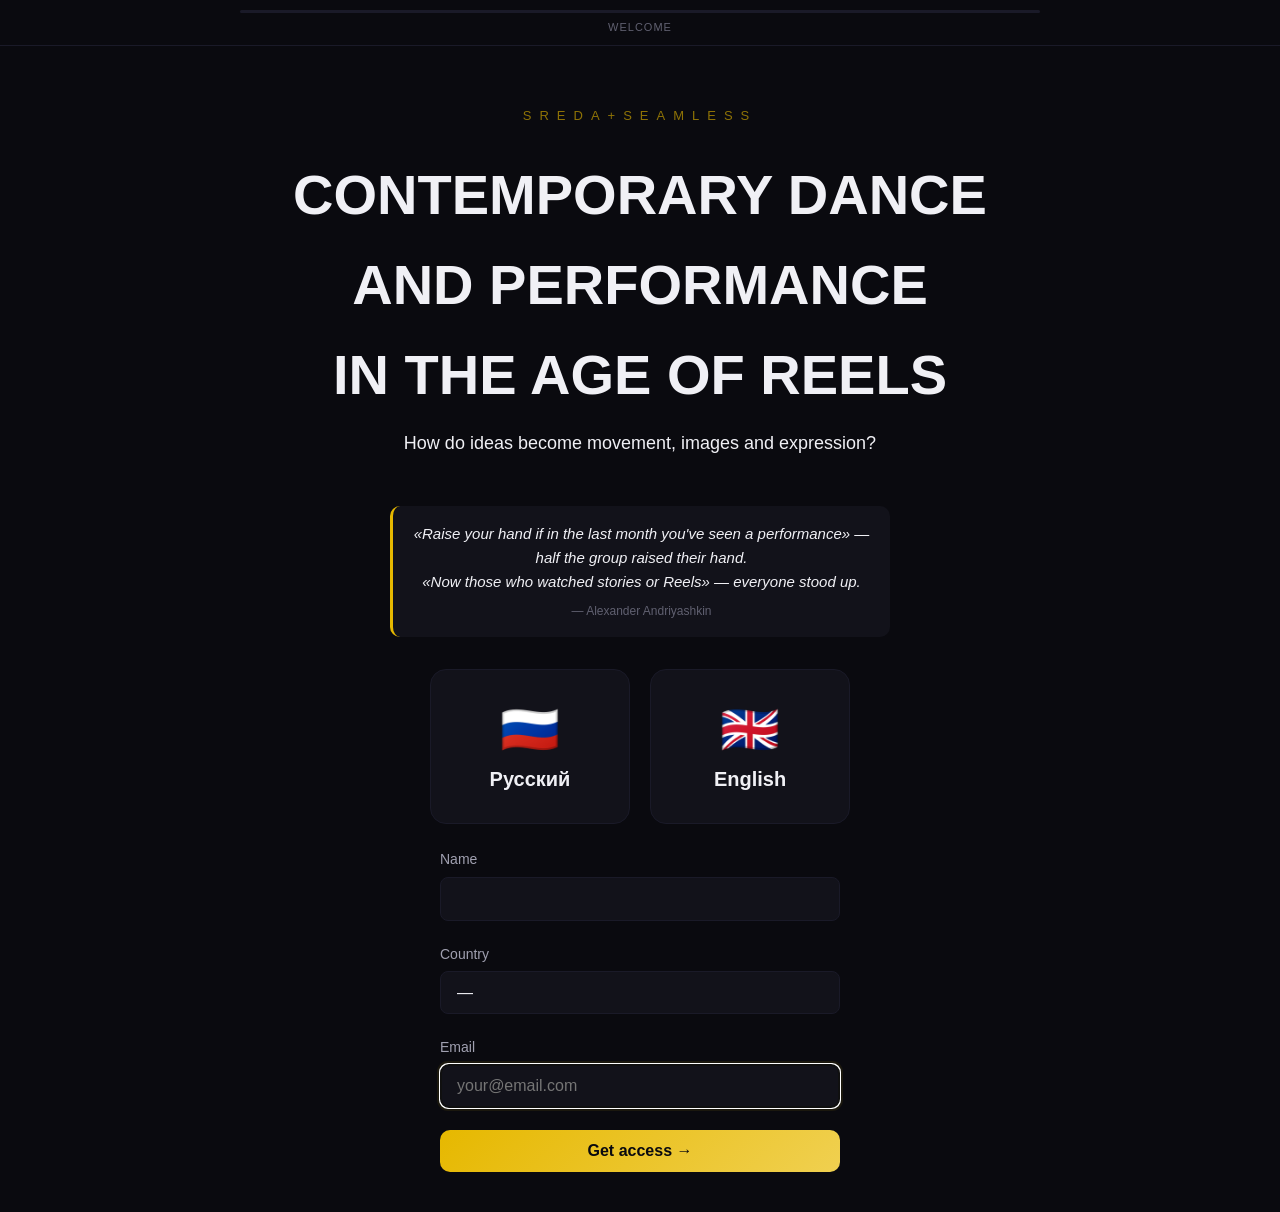
==== commit 268226b0: "add glitch-title ID, fix lang-subtitle translations" ====
--- a/versions/v1-multistep/index.html
+++ b/versions/v1-multistep/index.html
@@ -22,7 +22,7 @@
 <section id="step-lang" class="step active">
   <div class="container center">
     <div class="logo">sreda+seamless</div>
-    <h1 class="glitch" data-text="Contemporary Dance & Performance
+    <h1 id="glitch-title" class="glitch" data-text="Contemporary Dance & Performance
 in the Age of Reels">Contemporary Dance &amp; Performance<br>in the Age of Reels</h1>
     <p class="subtitle" id="lang-subtitle">How do ideas become movement, images and expression?</p>
     
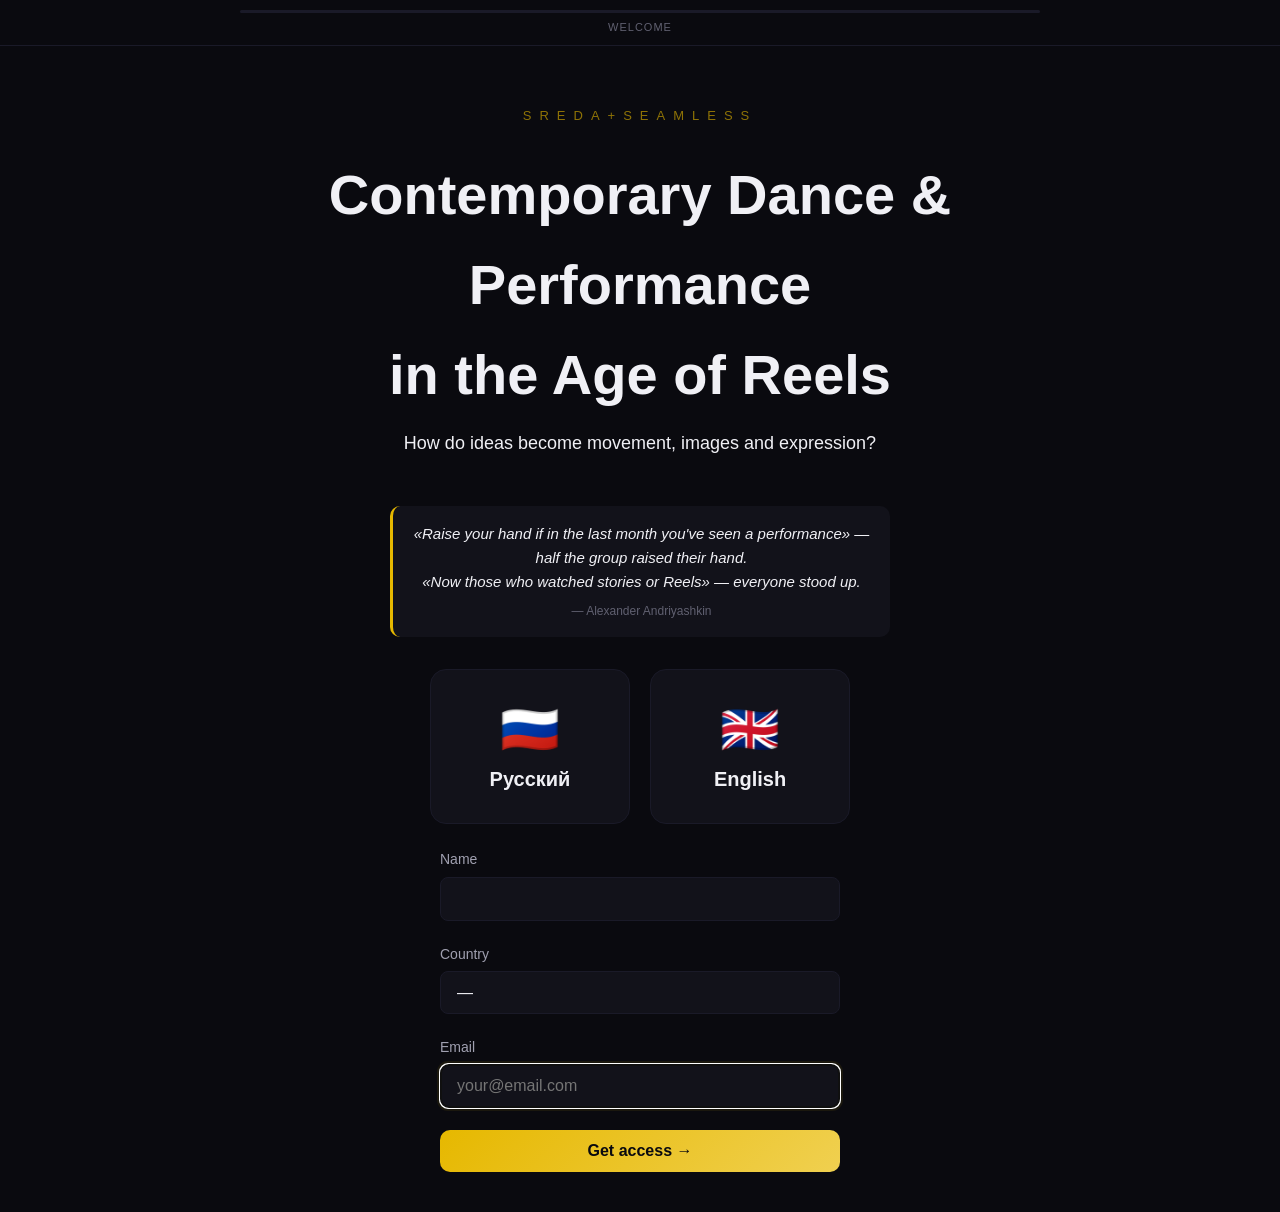
==== commit 937c6a08: "Restore Step 6 RU translations - only in lang.ru, not lang.en (safe from overwrite)" ====
--- a/versions/v1-multistep/index.html
+++ b/versions/v1-multistep/index.html
@@ -1,4 +1,5 @@
 <!DOCTYPE html>
+<!-- TIMESTAMP: 2026-06-18 15:42 UTC — V2 NEW -->
 <html lang="en">
 <head>
 <meta charset="UTF-8">
@@ -8,7 +9,7 @@
 <meta property="og:title" content="Contemporary Dance & Performance in the Age of Reels">
 <meta property="og:description" content="How do ideas become movement, images and expression? Webinar with Andriyashkin and Varnava. Online July 7 & 15.">
 <meta property="og:type" content="website">
-<link rel="stylesheet" href="assets/css/style.css">
+<link rel="stylesheet" href="assets/css/style.css?v=3">
 </head>
 <body>
 
@@ -323,7 +324,7 @@
     
     <div class="webinar-card">
       <div class="badge" id="badge-webinar">sreda+seamless</div>
-      <h2 id="webinar-title">Contemporary Dance & Performance<br>in the Age of Reels</h2>
+      <h2>Contemporary Dance & Performance<br>in the Age of Reels</h2>
       <p class="webinar-sub" id="webinar-sub">How do ideas become movement, images and expression?</p>
 
       <!-- OPENING -->
@@ -343,25 +344,25 @@
         <h3 id="why-title">Why are we exploring this?</h3>
         <p id="why-p1" style="margin-bottom:16px">In contemporary art, creation rarely starts with a ready-made answer. It starts with a question. An observation. A curiosity. A search.</p>
         <p id="why-p2" style="margin-bottom:16px">Artists, dancers and performers develop their work through a process of research — exploring context, body, space and meaning. This is how new forms appear.</p>
-        <p id="why-p3">During this webinar we will explore how artistic thinking can help us create ideas and transform them into expression.</p>
+        <p>During this webinar we will explore how artistic thinking can help us create ideas and transform them into expression.</p>
       </div>
 
       <!-- DURING -->
       <div class="what-block">
         <h3 id="research-title">During the webinar we will</h3>
         <ul id="research-list" style="list-style:none;padding:0">
-          <li id="research-1" style="padding:6px 0;font-size:15px">explore real questions about creation and expression</li>
-          <li id="research-2" style="padding:6px 0;font-size:15px">look at how artistic concepts are built</li>
-          <li id="research-3" style="padding:6px 0;font-size:15px">discover tools for developing ideas</li>
-          <li id="research-4" style="padding:6px 0;font-size:15px">see how an idea can transform through the body and movement</li>
-          <li id="research-5" style="padding:6px 0;font-size:15px">experiment with translating a concept into a visual form</li>
+          <li style="padding:6px 0;font-size:15px">explore real questions about creation and expression</li>
+          <li style="padding:6px 0;font-size:15px">look at how artistic concepts are built</li>
+          <li style="padding:6px 0;font-size:15px">discover tools for developing ideas</li>
+          <li style="padding:6px 0;font-size:15px">see how an idea can transform through the body and movement</li>
+          <li style="padding:6px 0;font-size:15px">experiment with translating a concept into a visual form</li>
         </ul>
       </div>
 
       <!-- NOT vs YES -->
       <div class="what-block" style="display:flex;flex-direction:column;gap:20px">
         <div>
-          <h4 id="not-title" style="color:var(--danger);margin-bottom:8px;font-size:15px">We won't teach</h4>
+          <h4 style="color:var(--danger);margin-bottom:8px;font-size:15px">We won't teach</h4>
           <ul id="not-list" style="list-style:none;padding:0">
             <li id="not-1" style="padding:4px 0;font-size:14px;color:var(--text2)">How to make viral content</li>
             <li id="not-2" style="padding:4px 0;font-size:14px;color:var(--text2)">How to copy successful formats</li>
@@ -369,13 +370,13 @@
           </ul>
         </div>
         <div>
-          <h4 id="yes-title" style="color:var(--accent);margin-bottom:8px;font-size:15px">We will explore</h4>
+          <h4 style="color:var(--accent);margin-bottom:8px;font-size:15px">We will explore</h4>
           <ul id="yes-list" style="list-style:none;padding:0">
-            <li id="yes-1" style="padding:4px 0;font-size:14px">How artists create ideas</li>
-            <li id="yes-2" style="padding:4px 0;font-size:14px">How concepts become forms</li>
-            <li id="yes-3" style="padding:4px 0;font-size:14px">How the body becomes a tool of communication</li>
-            <li id="yes-4" style="padding:4px 0;font-size:14px">How research leads to new possibilities</li>
-            <li id="yes-5" style="padding:4px 0;font-size:14px">How to create from your own perspective</li>
+            <li style="padding:4px 0;font-size:14px">How artists create ideas</li>
+            <li style="padding:4px 0;font-size:14px">How concepts become forms</li>
+            <li style="padding:4px 0;font-size:14px">How the body becomes a tool of communication</li>
+            <li style="padding:4px 0;font-size:14px">How research leads to new possibilities</li>
+            <li style="padding:4px 0;font-size:14px">How to create from your own perspective</li>
           </ul>
         </div>
       </div>
@@ -384,22 +385,22 @@
       <div class="what-block">
         <h3 id="outcomes-title">You may leave with</h3>
         <ul id="outcomes-list" style="list-style:none;padding:0">
-          <li id="outcome-1" style="padding:8px 0;border-bottom:1px solid var(--bg3)">A new way of looking at creativity</li>
-          <li id="outcome-2" style="padding:8px 0;border-bottom:1px solid var(--bg3)">Tools for developing your own ideas</li>
-          <li id="outcome-3" style="padding:8px 0;border-bottom:1px solid var(--bg3)">A deeper understanding of the connection between concept, body and expression</li>
-          <li id="outcome-4" style="padding:8px 0;border-bottom:1px solid var(--bg3)">A new perspective on performance in the contemporary world</li>
+          <li style="padding:8px 0;border-bottom:1px solid var(--bg3)">A new way of looking at creativity</li>
+          <li style="padding:8px 0;border-bottom:1px solid var(--bg3)">Tools for developing your own ideas</li>
+          <li style="padding:8px 0;border-bottom:1px solid var(--bg3)">A deeper understanding of the connection between concept, body and expression</li>
+          <li style="padding:8px 0;border-bottom:1px solid var(--bg3)">A new perspective on performance in the contemporary world</li>
         </ul>
       </div>
 
       <!-- FOR WHOM -->
       <div class="what-block">
-        <h3 id="for-title" style="margin-bottom:8px">For whom</h3>
+        <h3 style="margin-bottom:8px">For whom</h3>
         <ul style="list-style:none;padding:0;display:flex;flex-wrap:wrap;gap:8px">
-          <li id="for-1" style="background:var(--bg2);padding:8px 14px;border-radius:20px;font-size:14px">Dancers & choreographers</li>
-          <li id="for-2" style="background:var(--bg2);padding:8px 14px;border-radius:20px;font-size:14px">Performers & artists</li>
-          <li id="for-3" style="background:var(--bg2);padding:8px 14px;border-radius:20px;font-size:14px">Movement researchers</li>
-          <li id="for-4" style="background:var(--bg2);padding:8px 14px;border-radius:20px;font-size:14px">Content creators</li>
-          <li id="for-5" style="background:var(--bg2);padding:8px 14px;border-radius:20px;font-size:14px">Anyone curious about creativity, body and expression</li>
+          <li style="background:var(--bg2);padding:8px 14px;border-radius:20px;font-size:14px">Dancers & choreographers</li>
+          <li style="background:var(--bg2);padding:8px 14px;border-radius:20px;font-size:14px">Performers & artists</li>
+          <li style="background:var(--bg2);padding:8px 14px;border-radius:20px;font-size:14px">Movement researchers</li>
+          <li style="background:var(--bg2);padding:8px 14px;border-radius:20px;font-size:14px">Content creators</li>
+          <li style="background:var(--bg2);padding:8px 14px;border-radius:20px;font-size:14px">Anyone curious about creativity, body and expression</li>
         </ul>
       </div>
 
@@ -474,6 +475,6 @@
   </div>
 </section>
 
-<script src="assets/js/main.js"></script>
+<script src="assets/js/main_v2.js"></script>
 </body>
 </html>
